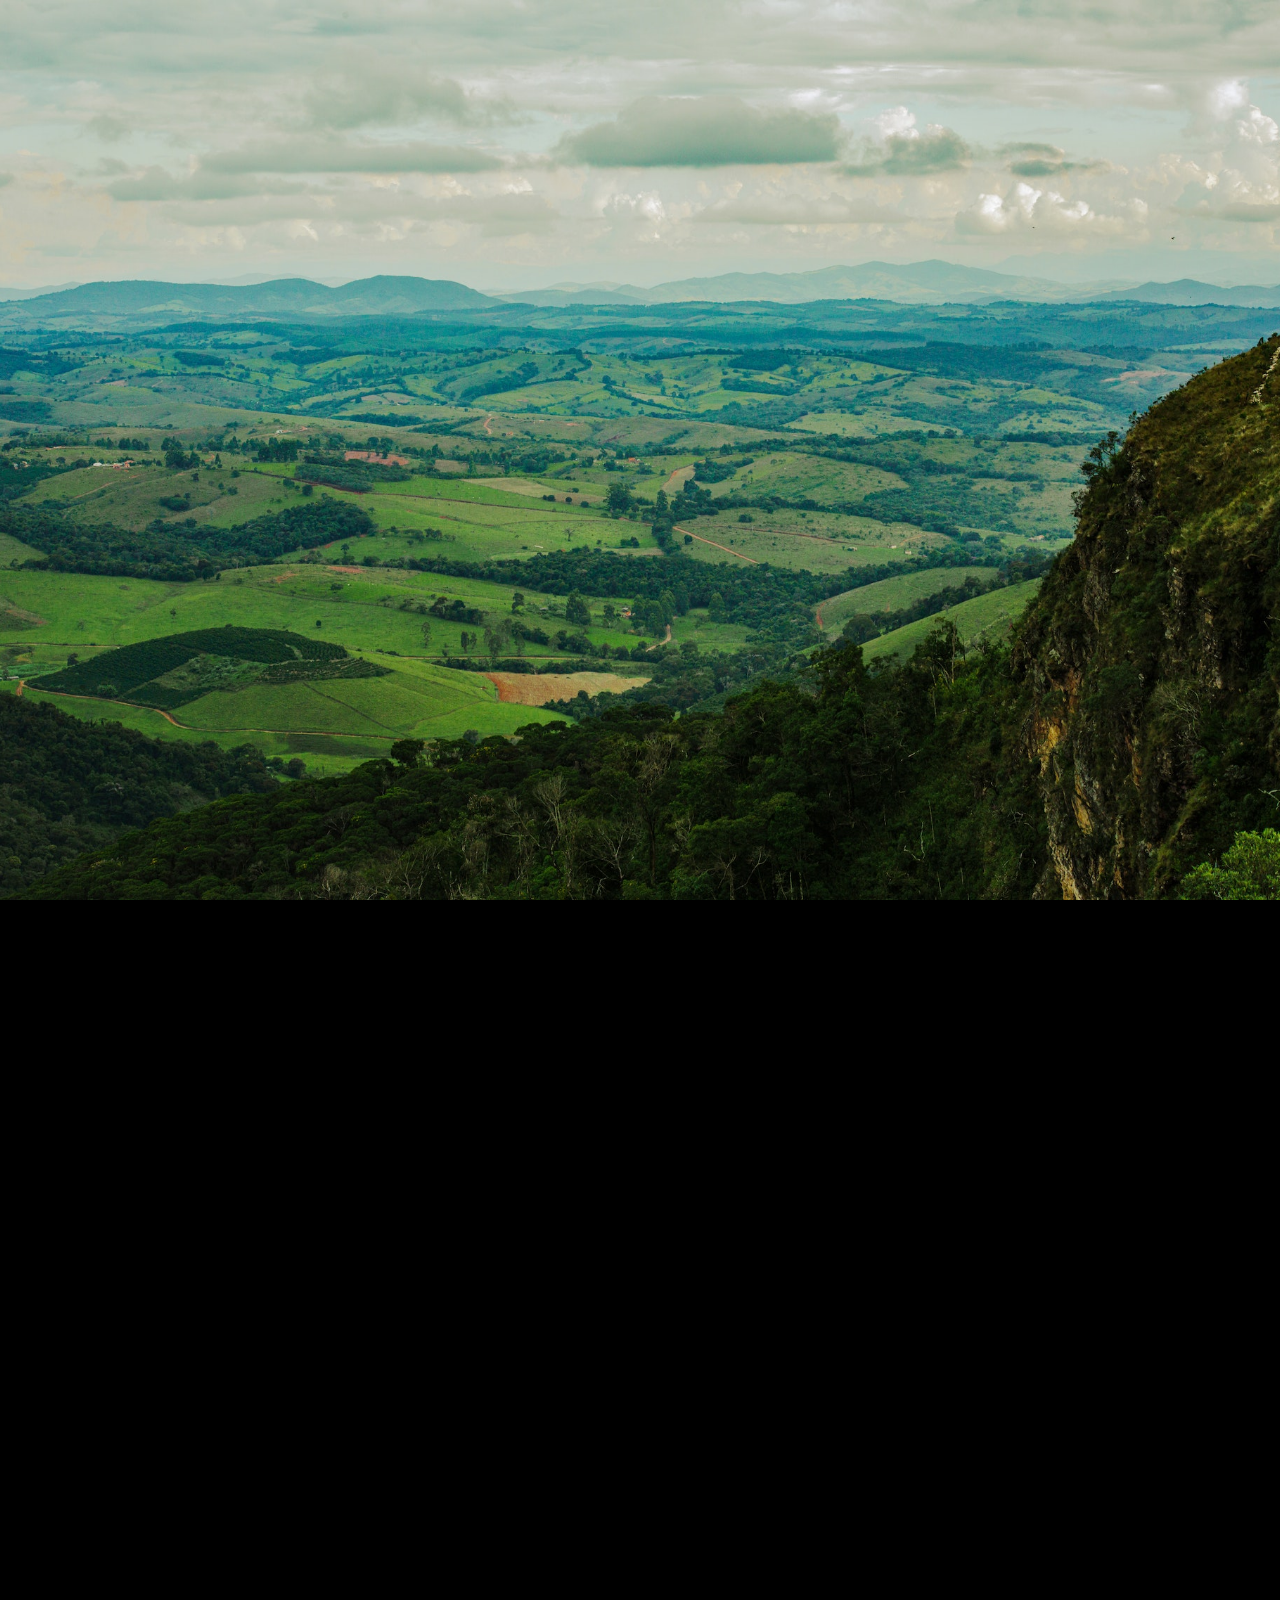
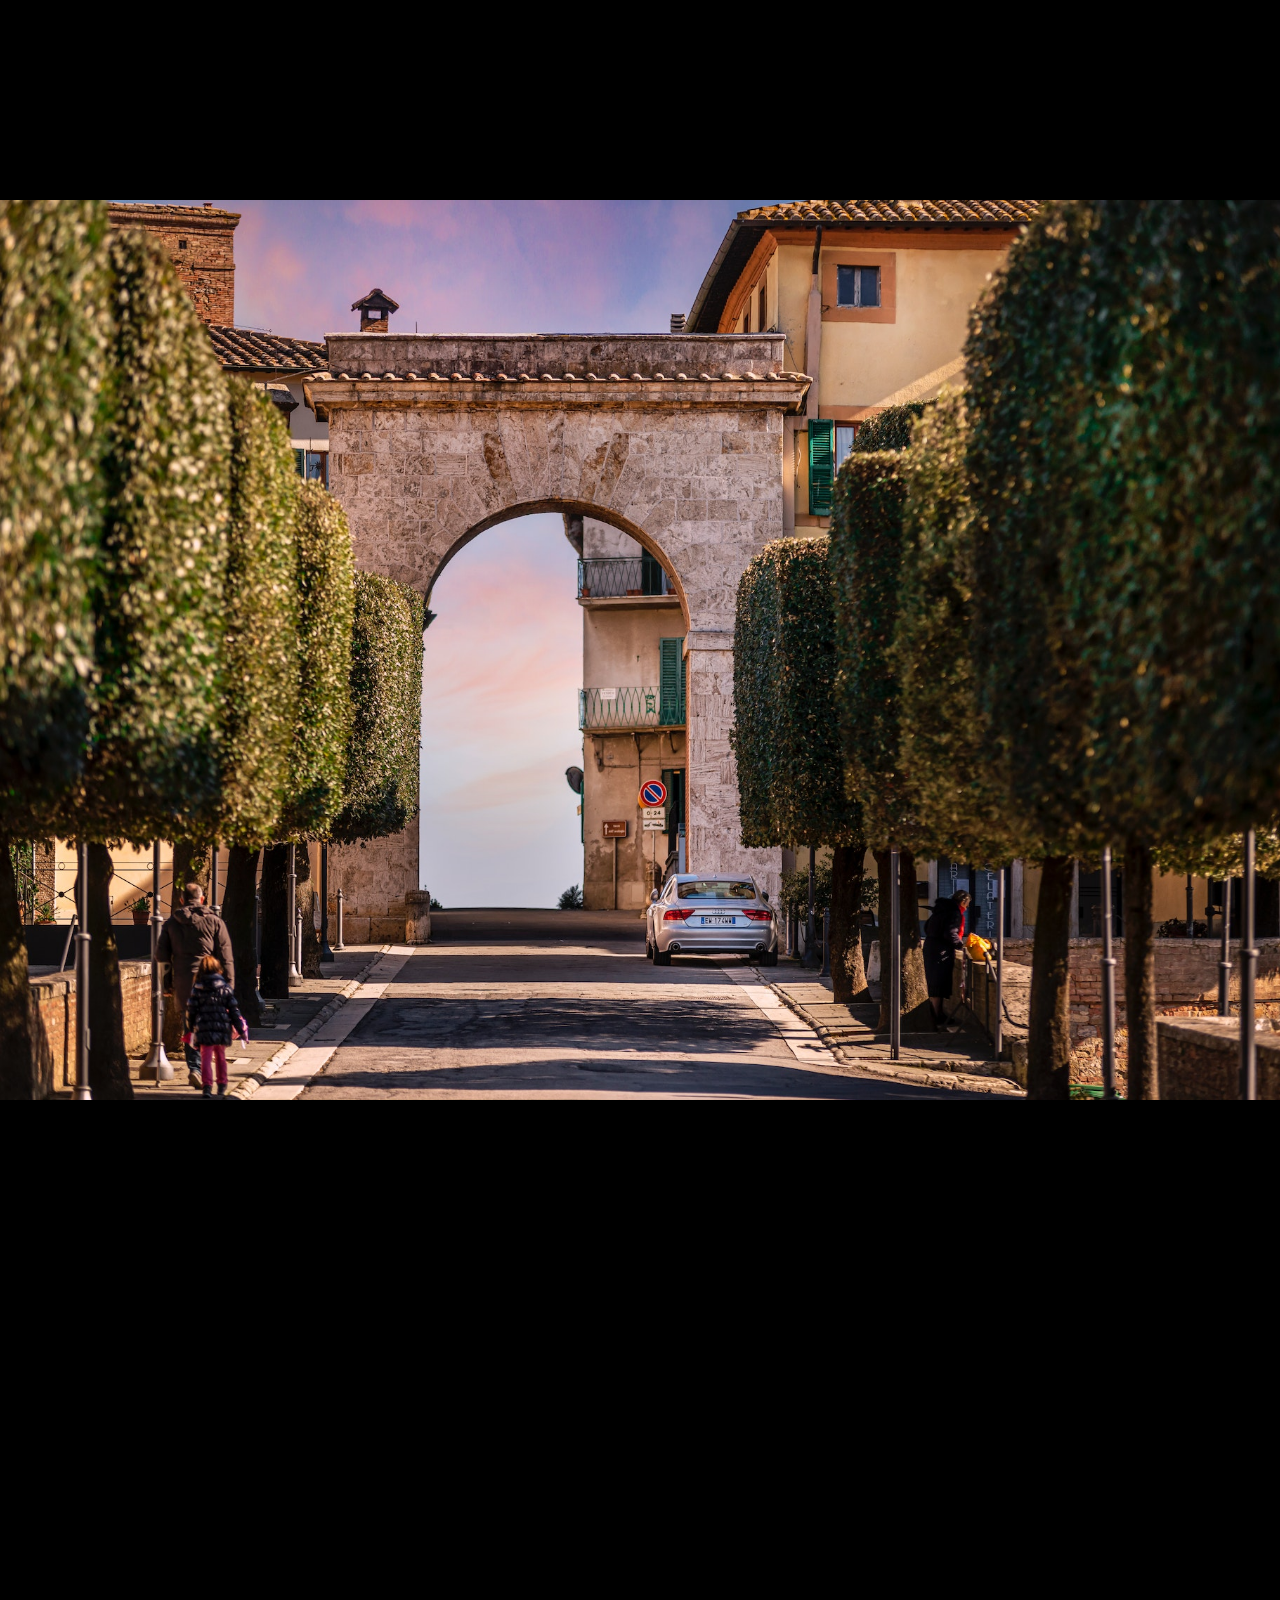
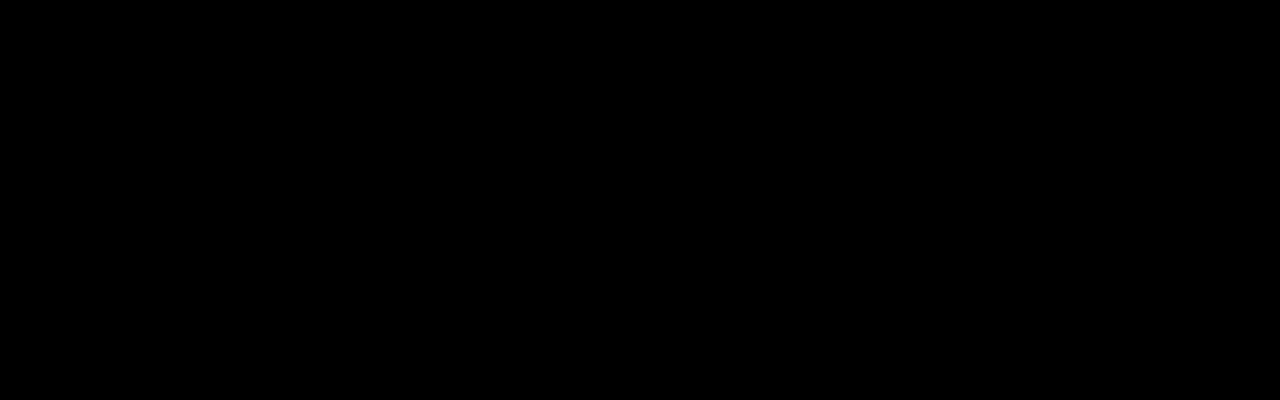
==== CaseVinicula/index.html @ a9370e34 "Add files via upload" ====
<!DOCTYPE html>
<html lang="pt-br">
<head>
    <meta charset="UTF-8">
    <meta name="viewport" content="width=device-width, initial-scale=1.0">
    <title>CaseVinheria</title>
    <link rel="stylesheet" href="./assets/css/style.css">


</head>
<body>
    <div class="container bg-image-1" ></div>
    <div class="container bg-dark"></div>
    <div class="container bg-image-2"></div>
    <div class="container bg-dark"></div>
</body>
</html>
---- CaseVinicula/assets/css/style.css ----
*{
    margin: 0;
    padding: 0;
    box-sizing: border-box;

}

.container{
    width: 100%h;
    height:100vh;
    background-repeat: no-repeat;
    background-size: cover;
    background-position: 50%;
    /*background-attachment: fixed;  scrolla deixando as imagens fixas*/
}

.bg-image-1{
    background-image: url(../images/pexels-lucas-pezeta-9317647.jpg);
}

.bg-image-2{
    background-image: url(../images/pexels-piotr-arnoldes-6771579.jpg);
}

.bg-dark{
    background-color: black
}
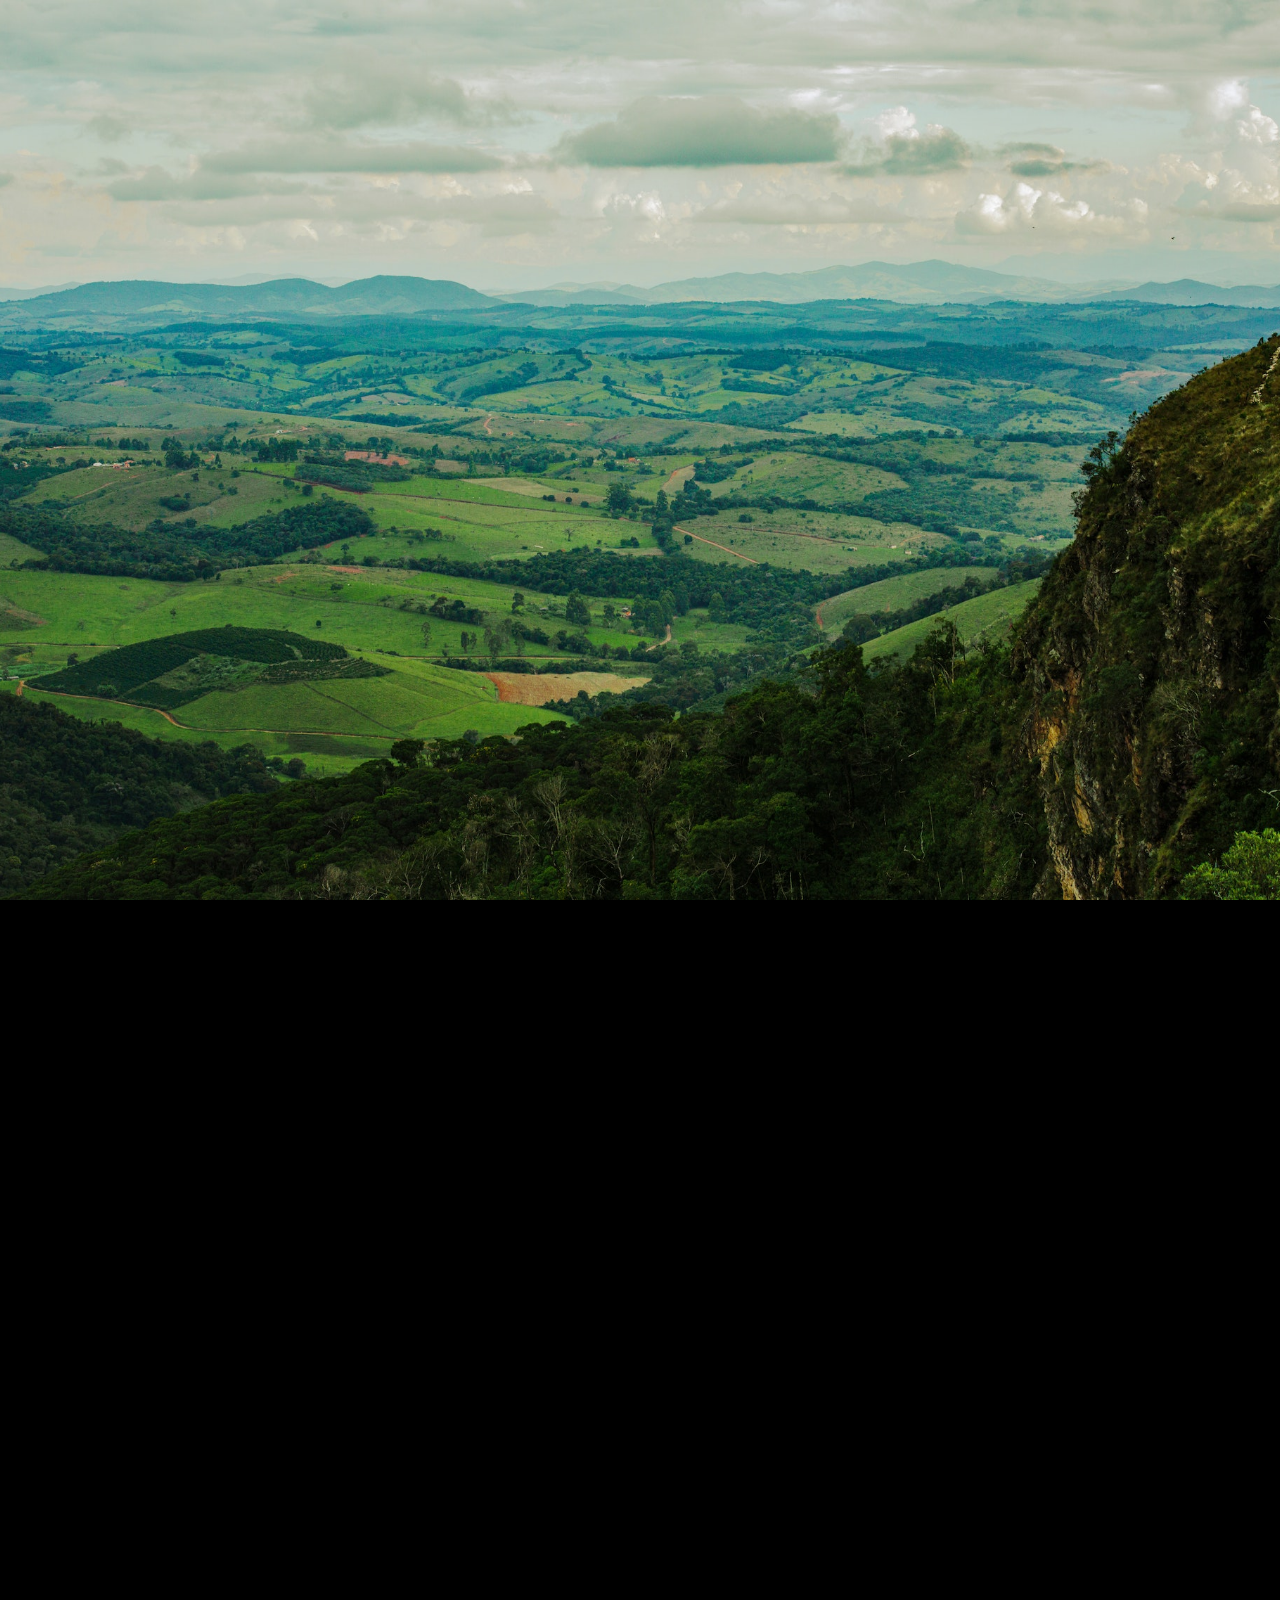
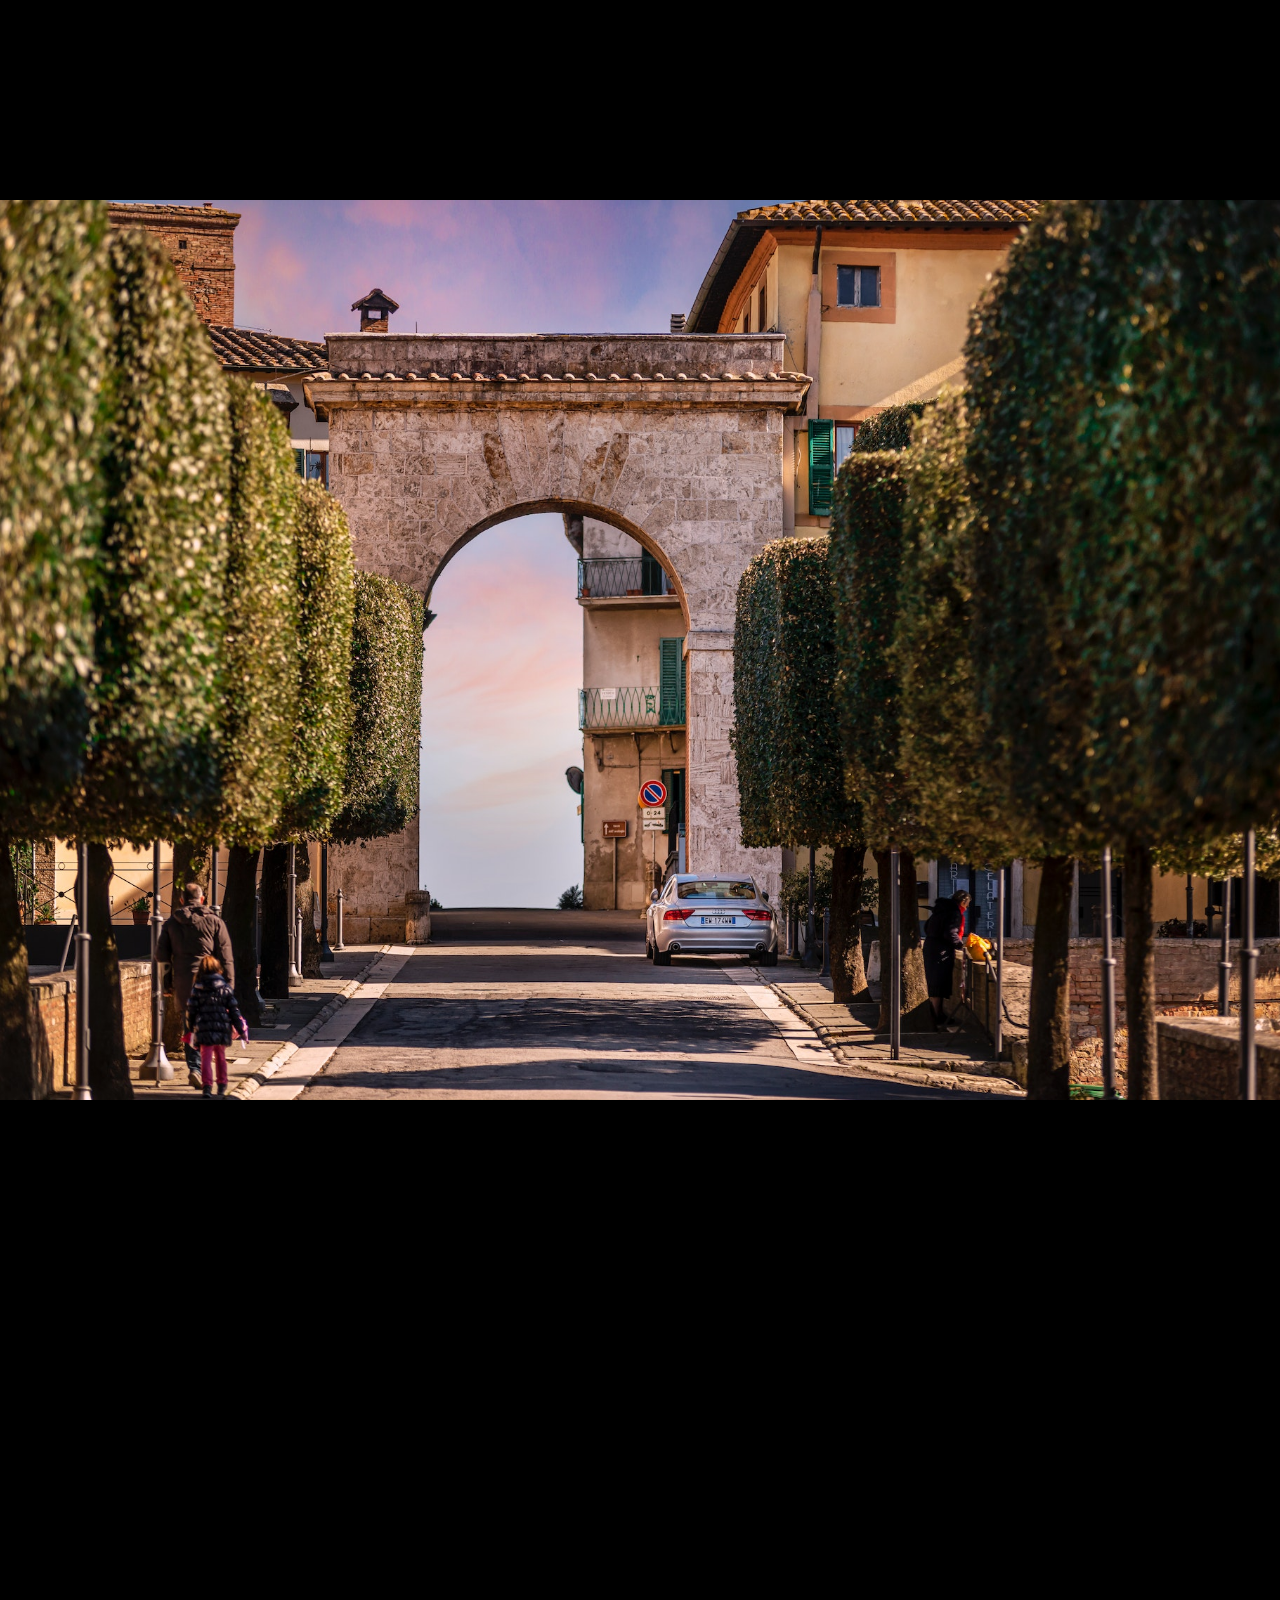
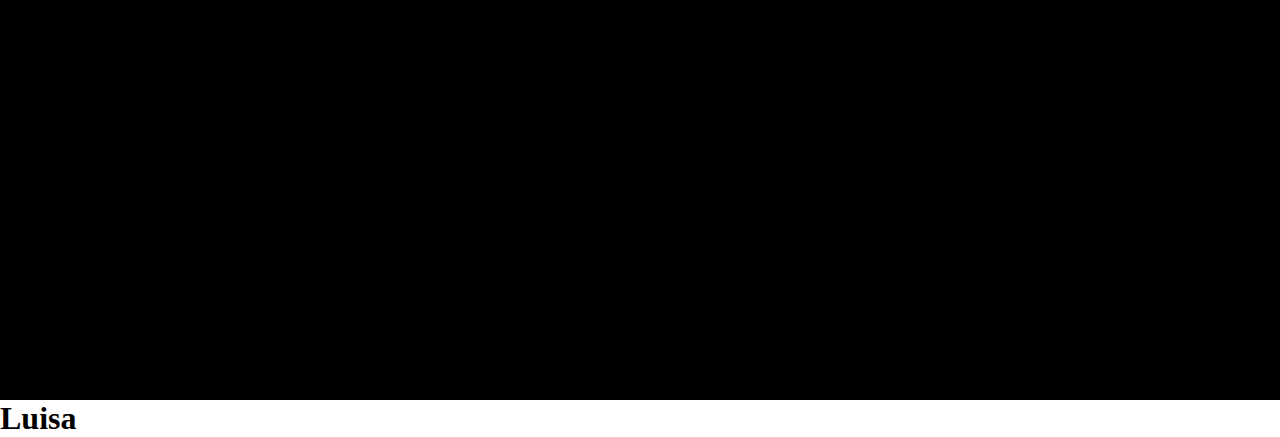
==== commit ac79ee26: "mudancas da aula" ====
--- a/CaseVinicula/index.html
+++ b/CaseVinicula/index.html
@@ -13,5 +13,11 @@
     <div class="container bg-dark"></div>
     <div class="container bg-image-2"></div>
     <div class="container bg-dark"></div>
+
+    <div> 
+        <h1>Luisa 
+            
+        </h1>
+    </div>
 </body>
 </html>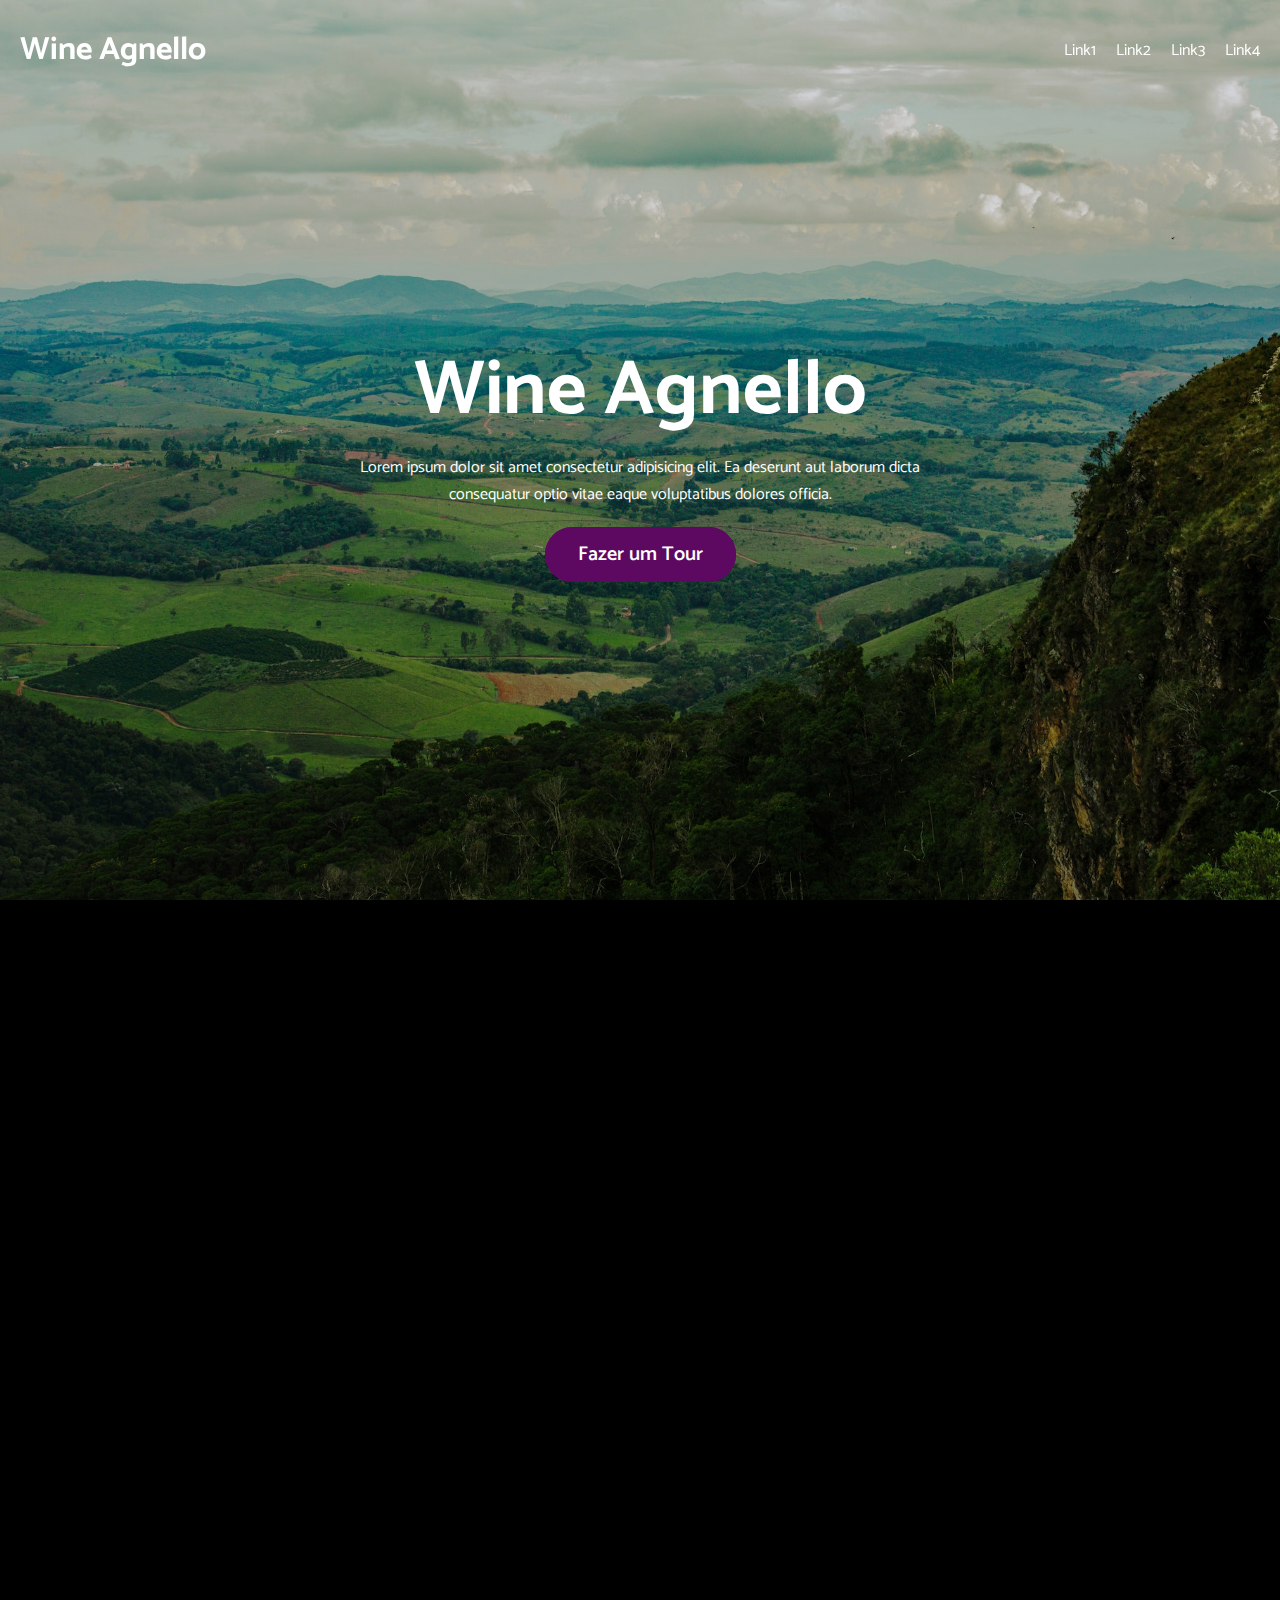
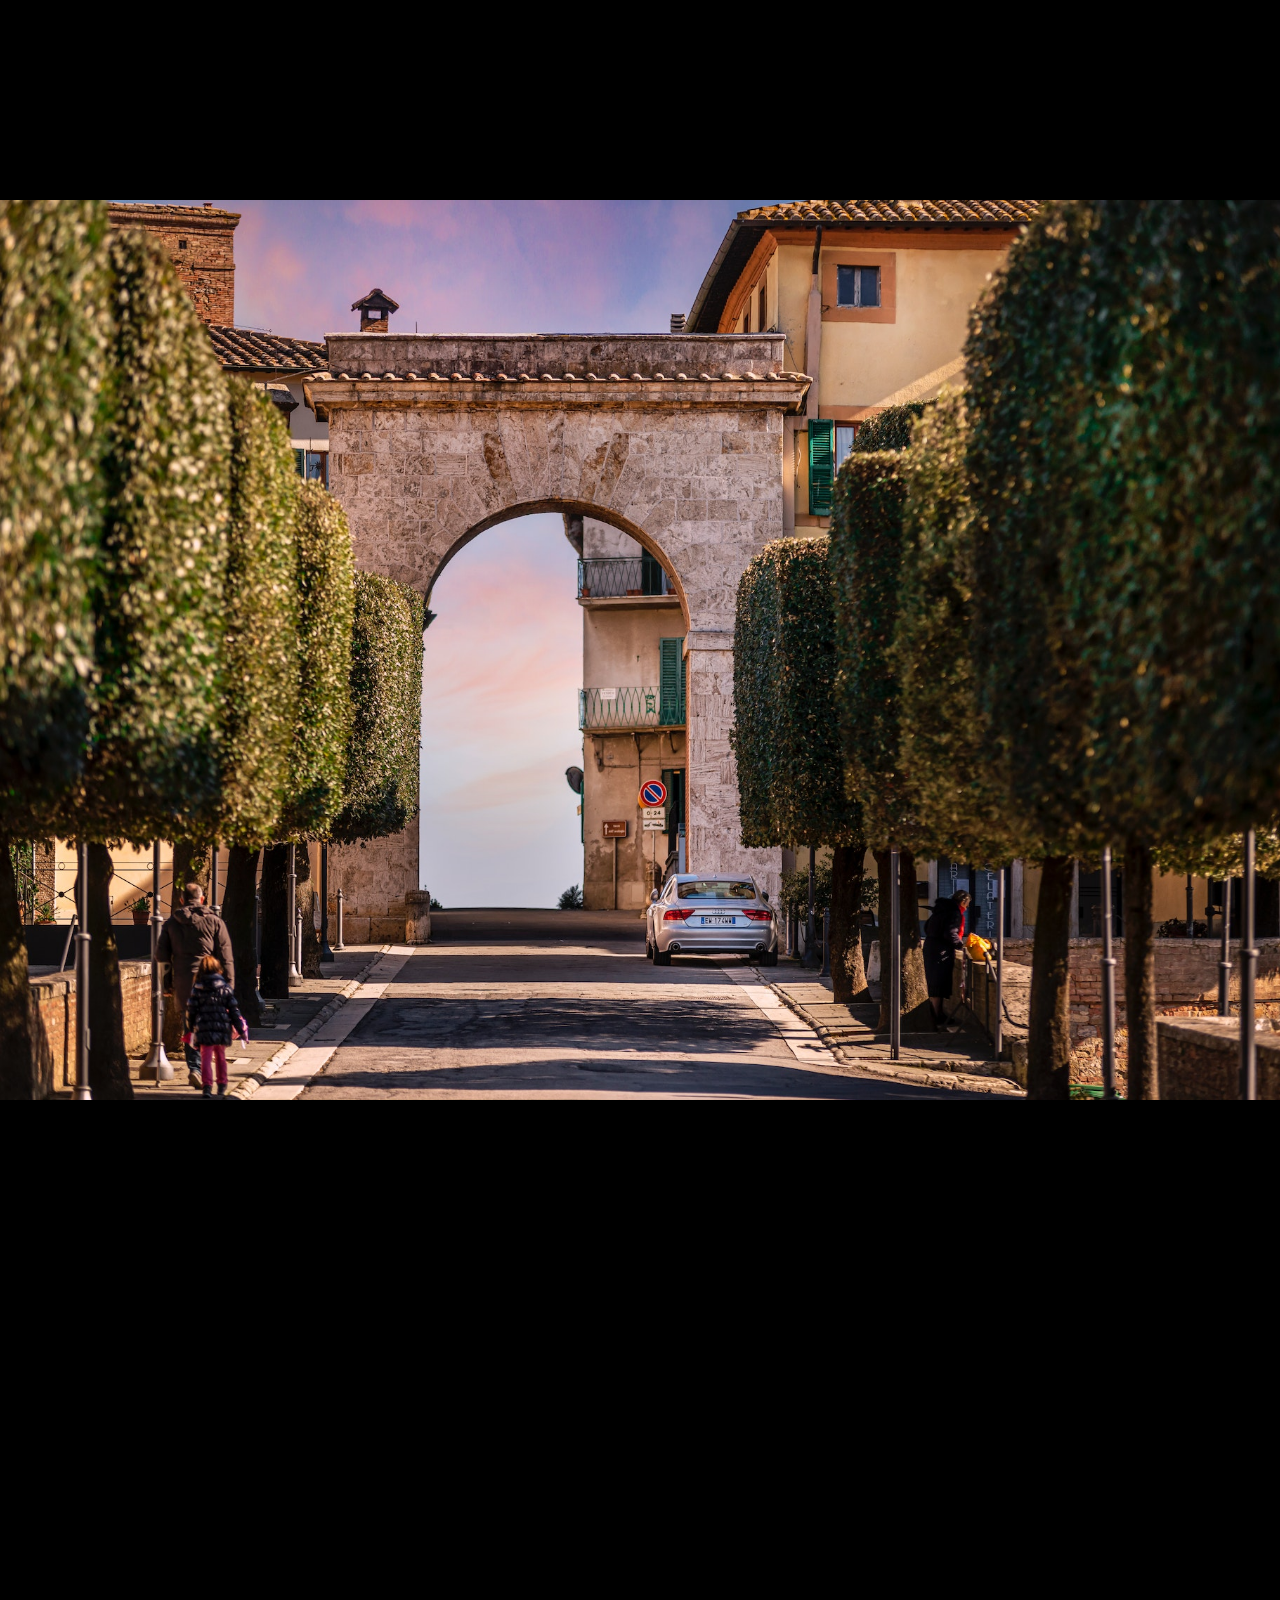
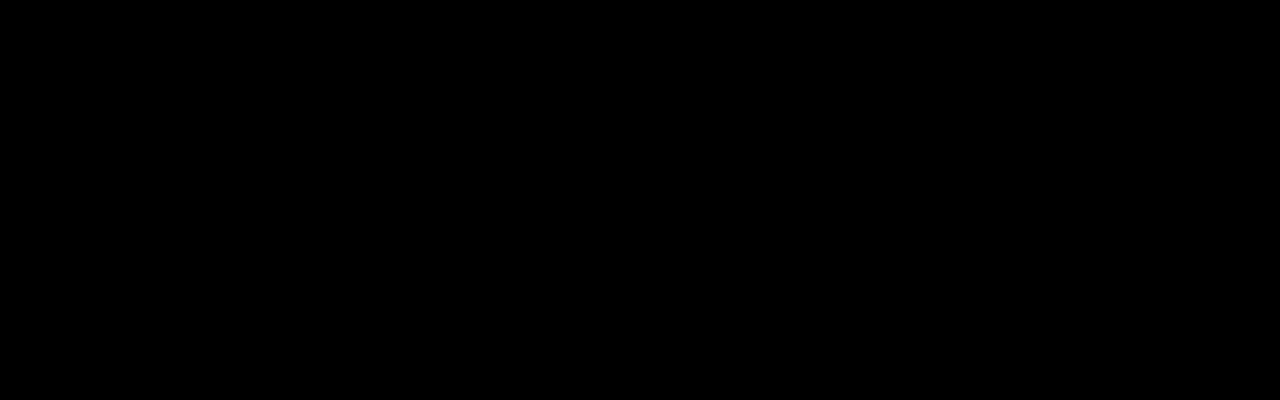
==== commit be4b4698: "ultimas mudanças" ====
--- a/CaseVinicula/index.html
+++ b/CaseVinicula/index.html
@@ -1,23 +1,58 @@
 <!DOCTYPE html>
-<html lang="pt-br">
+<html lang="pt-BR">
+
 <head>
     <meta charset="UTF-8">
     <meta name="viewport" content="width=device-width, initial-scale=1.0">
-    <title>CaseVinheria</title>
+    <title>Vinheria</title>
+
+    <!-- chamada Google Fonts -->
+    <link rel="preconnect" href="https://fonts.googleapis.com">
+    <link rel="preconnect" href="https://fonts.gstatic.com" crossorigin>
+    <link href="https://fonts.googleapis.com/css2?family=Catamaran:wght@200;400;600&display=swap" rel="stylesheet">
+
+    <!-- Chamada dos CSS´s -->
     <link rel="stylesheet" href="./assets/css/style.css">
+    <link rel="stylesheet" href="./assets/css/headers.css">
+    <link rel="stylesheet" href="./assets/css/hero.css">
+</head>
+
+<body>
+
+    <!-- menu principal -->
+    <header class="header-page">
+        <h1>Wine Agnello</h1> 
+        <nav class="header-menu">
+            <ul>
+                <li><a href="#container1">Link1</a></li>
+                <li><a href="#container2">Link2</a></li>
+                <li><a href="#container3">Link3</a></li>
+                <li><a href="#container4">Link4</a></li>
+            </ul>
+        </nav>
+    </header>
+
+    
+
+    <!-- hero -->
+    <div class="container bg-image-1" id="container1">
+            <div class="hero">
+                <h2 class="hero-title">Wine Agnello</h2>
+                <p class="hero-text">
+                    Lorem ipsum dolor sit amet consectetur adipisicing elit. Ea deserunt aut laborum dicta consequatur optio
+                    vitae eaque voluptatibus dolores officia.
+                </p>
+                <a href="" class="btn">Fazer um Tour</a>
+            </div>
+    </div>
+
+    <div class="container bg-dark" id="container2"></div>
+
+    <div class="container bg-image-2" id="container3"></div>
+    
+    <div class="container bg-dark" id="container4"></div>
 
 
-</head>
-<body>
-    <div class="container bg-image-1" ></div>
-    <div class="container bg-dark"></div>
-    <div class="container bg-image-2"></div>
-    <div class="container bg-dark"></div>
+</body>
 
-    <div> 
-        <h1>Luisa 
-            
-        </h1>
-    </div>
-</body>
 </html>--- a/CaseVinicula/assets/css/style.css
+++ b/CaseVinicula/assets/css/style.css
@@ -1,27 +1,64 @@
-*{
+* {
     margin: 0;
     padding: 0;
     box-sizing: border-box;
+    font-family: 'Catamaran', sans-serif;
+}
+
+html {
+    scroll-behavior: smooth;
+}
+
+
+a {
+    text-decoration: none;
+    color: #fff;
+}
+
+ul, ol {
+    list-style: none;
+}
+
+
+.container {
+    width: 100%;
+    height: 100vh;    
+    background-repeat: no-repeat;
+    background-size: cover;
+    background-position: 50%;
+    /*background-attachment: fixed;*/
+    display: flex;
+    flex-direction: row;
+    align-items: center;
+    justify-content: center;
+    
 
 }
 
-.container{
-    width: 100%h;
-    height:100vh;
-    background-repeat: no-repeat;
-    background-size: cover;
-    background-position: 50%;
-    /*background-attachment: fixed;  scrolla deixando as imagens fixas*/
+.bg-image-1 {
+    background-image: linear-gradient(to top, rgba(0, 0, 0, .3), rgba(0, 0, 0, .1)),
+    url(../images/pexels-lucas-pezeta-9317647.jpg);
 }
 
-.bg-image-1{
-    background-image: url(../images/pexels-lucas-pezeta-9317647.jpg);
-}
-
-.bg-image-2{
+.bg-image-2 {
     background-image: url(../images/pexels-piotr-arnoldes-6771579.jpg);
 }
 
-.bg-dark{
-    background-color: black
-}+.bg-dark {
+    background-color: #000;
+}
+
+
+.btn{
+    border: 3px solid rgb(93, 9, 97);
+    background-color: rgb(93, 9, 97);
+    padding: 8px 30px;
+    border-radius: 70px;
+    font-weight: 600;
+    font-size: 20px;
+    transition: .5s;
+}
+
+.btn:hover {
+    background-color: transparent;
+}
--- a/CaseVinicula/assets/css/headers.css
+++ b/CaseVinicula/assets/css/headers.css
@@ -0,0 +1,19 @@
+/* header-page */
+.header-page {
+    color: #fff;
+    width: 100%;
+    height: 100px;
+    display: flex;
+    flex-direction: row;
+    align-items: center ;
+    justify-content: space-between;
+    padding: 0 20px;
+    position: fixed;
+    top: 0;
+    left: 0;      
+}
+
+.header-menu ul {
+    display: flex;
+    gap: 20px;
+}
--- a/CaseVinicula/assets/css/hero.css
+++ b/CaseVinicula/assets/css/hero.css
@@ -0,0 +1,15 @@
+.hero {
+    width: 100%;
+    text-align: center;
+    color: #fff;
+}
+
+.hero-title {
+    font-size: 6vmax;
+}
+
+.hero-text {
+    width: 50%;
+    margin: 0 auto;
+    margin-bottom: 30px;    
+}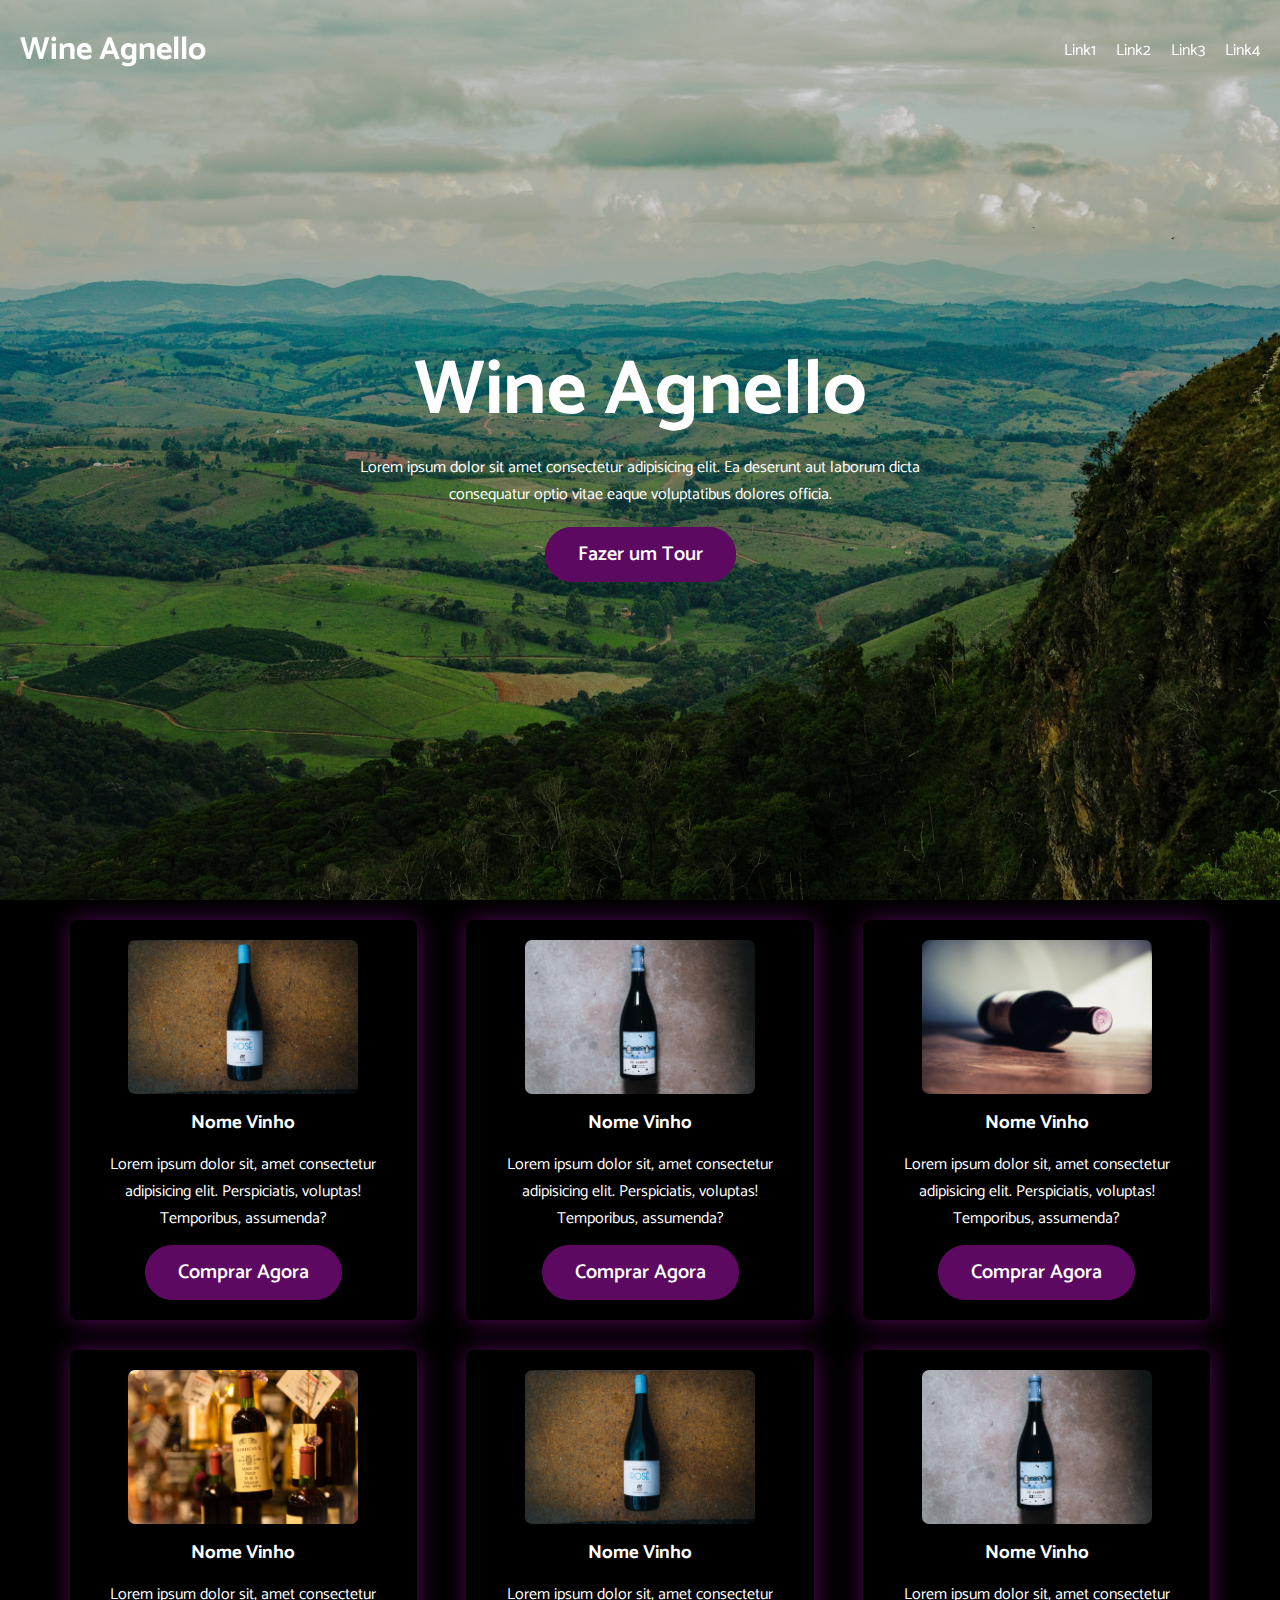
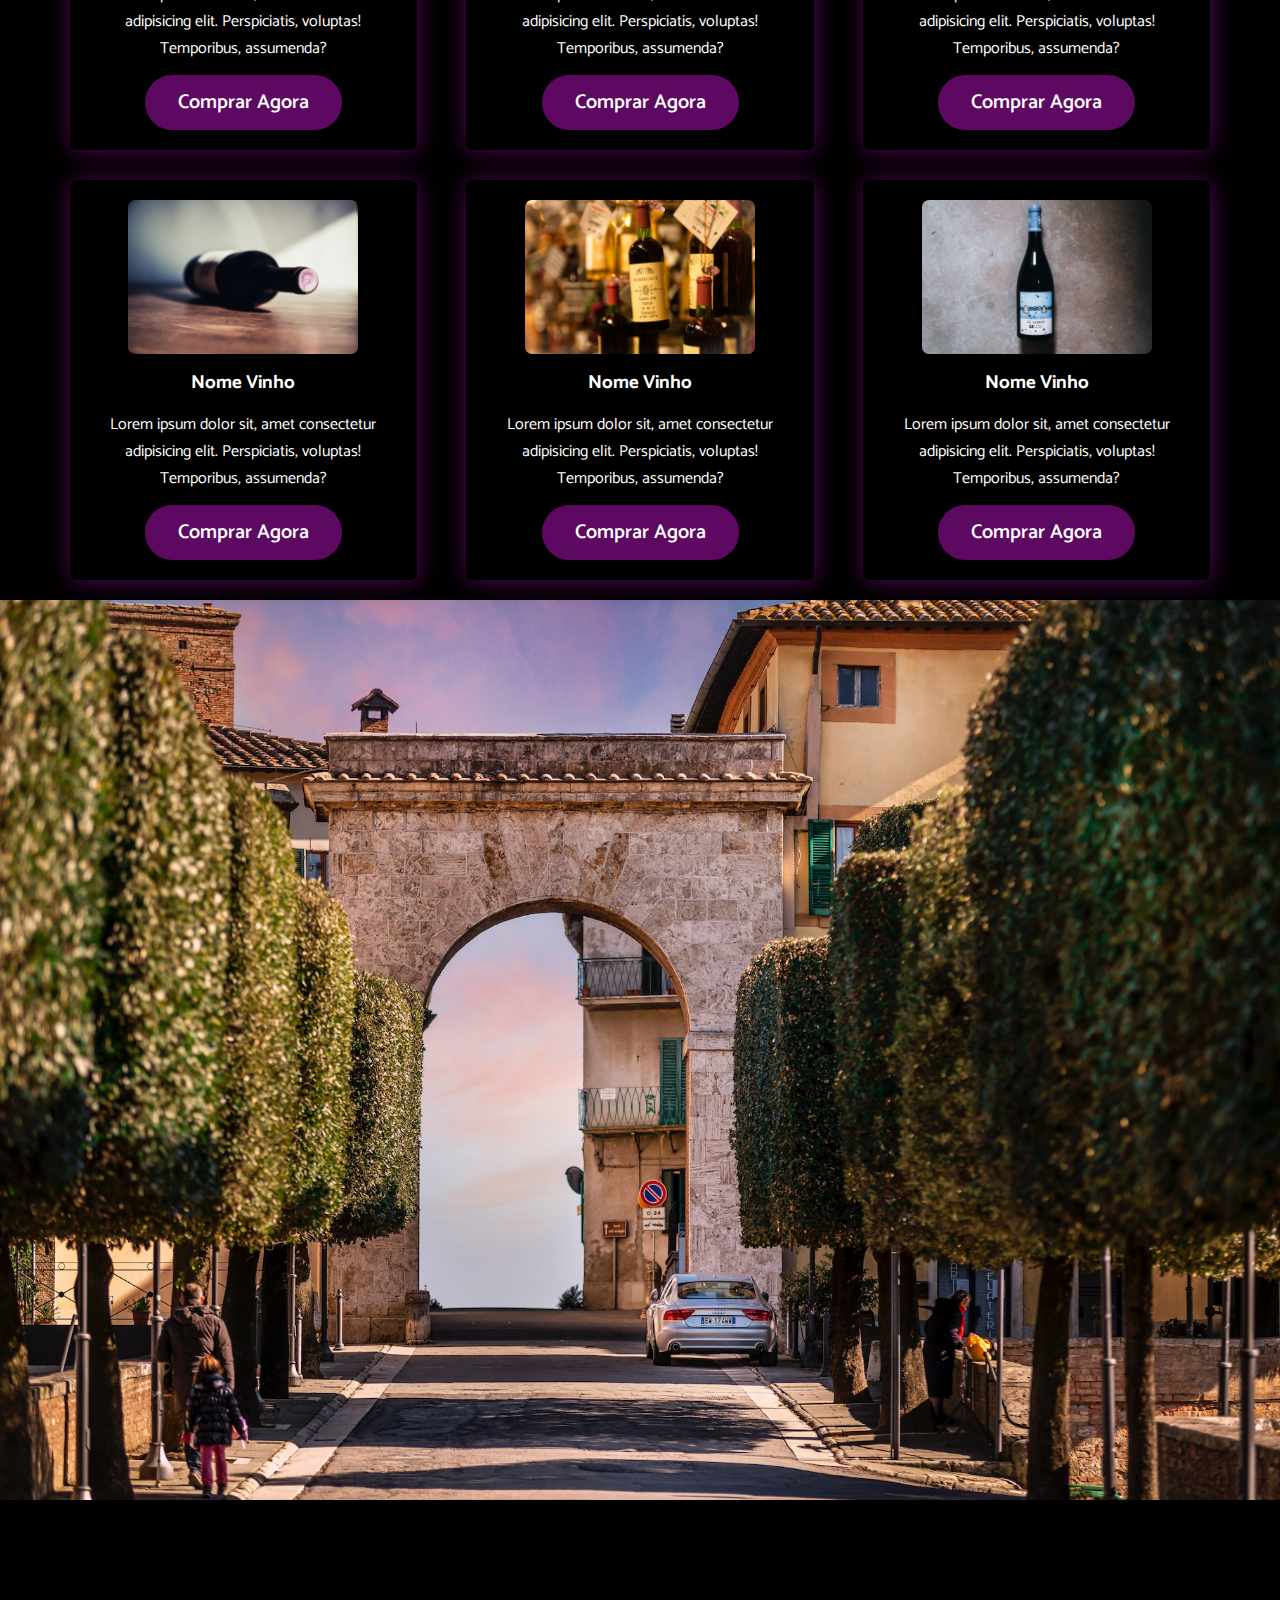
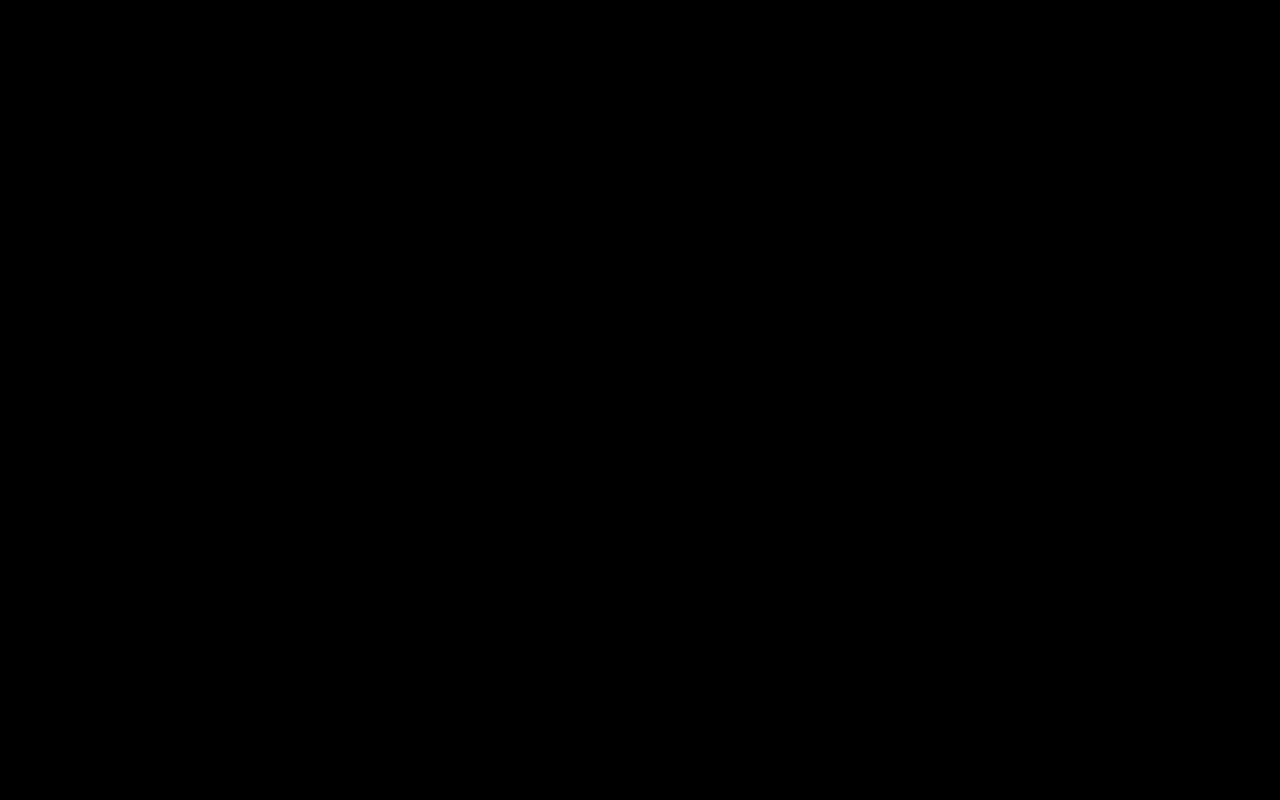
==== commit 65990bf9: ":fire:" ====
--- a/CaseVinicula/index.html
+++ b/CaseVinicula/index.html
@@ -15,6 +15,7 @@
     <link rel="stylesheet" href="./assets/css/style.css">
     <link rel="stylesheet" href="./assets/css/headers.css">
     <link rel="stylesheet" href="./assets/css/hero.css">
+    <link rel="stylesheet" href="./assets/css/cards.css">
 </head>
 
 <body>
@@ -46,13 +47,87 @@
             </div>
     </div>
 
-    <div class="container bg-dark" id="container2"></div>
+    <div class="container-cards bg-dark" id="container2">
+        <!--  1°vinho -->
+        <div class="card-item">
+            <img src="./assets/images/vinhos/pexels-jack-williams-12582808.jpg" alt="Vinho jack Wiliams">
+            <h3>Nome Vinho</h3>
+            <p>Lorem ipsum dolor sit, amet consectetur adipisicing elit. Perspiciatis, voluptas! Temporibus, assumenda?</p>
+            <a href="" class="btn">Comprar Agora</a>
+        </div>
+
+        <!--  2°vinho -->
+        <div class="card-item">
+            <img src="./assets/images/vinhos/pexels-jack-williams-12582823.jpg" alt="Vinho jack Wiliams">
+            <h3>Nome Vinho</h3>
+            <p>Lorem ipsum dolor sit, amet consectetur adipisicing elit. Perspiciatis, voluptas! Temporibus, assumenda?</p>
+            <a href="" class="btn">Comprar Agora</a>
+        </div>
+
+        <!--  3°vinho -->
+        <div class="card-item">
+            <img src="./assets/images/vinhos/pexels-markus-spiske-121191.jpg" alt="Vinho jack Wiliams">
+            <h3>Nome Vinho</h3>
+            <p>Lorem ipsum dolor sit, amet consectetur adipisicing elit. Perspiciatis, voluptas! Temporibus, assumenda?</p>
+            <a href="" class="btn">Comprar Agora</a>
+        </div>
+
+        <!--  4°vinho -->
+        <div class="card-item">
+            <img src="./assets/images/vinhos/pexels-matthew-hintz-1712737.jpg" alt="Vinho jack Wiliams">
+            <h3>Nome Vinho</h3>
+            <p>Lorem ipsum dolor sit, amet consectetur adipisicing elit. Perspiciatis, voluptas! Temporibus, assumenda?</p>
+            <a href="" class="btn">Comprar Agora</a>
+        </div>
+        <!--  5°vinho -->
+        <div class="card-item">
+            <img src="./assets/images/vinhos/pexels-jack-williams-12582808.jpg" alt="Vinho jack Wiliams">
+            <h3>Nome Vinho</h3>
+            <p>Lorem ipsum dolor sit, amet consectetur adipisicing elit. Perspiciatis, voluptas! Temporibus, assumenda?</p>
+            <a href="" class="btn">Comprar Agora</a>
+        </div>
+
+        <!--  6°vinho -->
+        <div class="card-item">
+            <img src="./assets/images/vinhos/pexels-jack-williams-12582823.jpg" alt="Vinho jack Wiliams">
+            <h3>Nome Vinho</h3>
+            <p>Lorem ipsum dolor sit, amet consectetur adipisicing elit. Perspiciatis, voluptas! Temporibus, assumenda?</p>
+            <a href="" class="btn">Comprar Agora</a>
+        </div>
+
+        <!--  7°vinho -->
+        <div class="card-item">
+            <img src="./assets/images/vinhos/pexels-markus-spiske-121191.jpg" alt="Vinho jack Wiliams">
+            <h3>Nome Vinho</h3>
+            <p>Lorem ipsum dolor sit, amet consectetur adipisicing elit. Perspiciatis, voluptas! Temporibus, assumenda?</p>
+            <a href="" class="btn">Comprar Agora</a>
+        </div>
+
+        <!--  8°vinho -->
+        <div class="card-item">
+            <img src="./assets/images/vinhos/pexels-matthew-hintz-1712737.jpg" alt="Vinho jack Wiliams">
+            <h3>Nome Vinho</h3>
+            <p>Lorem ipsum dolor sit, amet consectetur adipisicing elit. Perspiciatis, voluptas! Temporibus, assumenda?</p>
+            <a href="" class="btn">Comprar Agora</a>
+        </div>
+
+         <!--  9°vinho -->
+         <div class="card-item">
+            <img src="./assets/images/vinhos/pexels-jack-williams-12582823.jpg" alt="Vinho jack Wiliams">
+            <h3>Nome Vinho</h3>
+            <p>Lorem ipsum dolor sit, amet consectetur adipisicing elit. Perspiciatis, voluptas! Temporibus, assumenda?</p>
+            <a href="" class="btn">Comprar Agora</a>
+        </div>
+
+
+        
+    </div>
 
     <div class="container bg-image-2" id="container3"></div>
     
     <div class="container bg-dark" id="container4"></div>
 
-
+<script src="./assets/js/scroll.js"></script>
 </body>
 
 </html>--- a/CaseVinicula/assets/css/style.css
+++ b/CaseVinicula/assets/css/style.css
@@ -62,3 +62,7 @@
 .btn:hover {
     background-color: transparent;
 }
+
+.actve-scroll{
+    background-color: rgb(93, 9, 97, 0.705);
+}--- a/CaseVinicula/assets/css/headers.css
+++ b/CaseVinicula/assets/css/headers.css
@@ -10,7 +10,8 @@
     padding: 0 20px;
     position: fixed;
     top: 0;
-    left: 0;      
+    left: 0;     
+    transition: 1s; 
 }
 
 .header-menu ul {
--- a/CaseVinicula/assets/css/cards.css
+++ b/CaseVinicula/assets/css/cards.css
@@ -0,0 +1,33 @@
+.container-cards{
+    width: 100%; /*pegando do body*/
+    min-height: 100vh;
+    color: #fff;
+    padding: 20px;
+    display: flex;
+    flex-wrap: wrap;
+    align-items: center;
+    justify-content: space-evenly;
+    row-gap: 30px;
+}
+.card-item{
+    /* border: 1px solid #fff; */
+    width: 28%;
+    height: 400px;
+    text-align: center;
+    padding: 30px;
+    display: flex;
+    flex-direction: column;
+    align-items: center;
+    justify-content: center;
+    gap: 13px;
+    box-shadow: 1px 1px 23px rgb(93, 9, 97, 0.87);
+    border-radius: 7px;
+    transition: .5s;
+}
+.card-item:hover{
+    transform: scale(1.1);
+}
+.card-item img{
+    width: 80%; /*80% dos 30% do card-item*/
+    border-radius: 7px;
+}